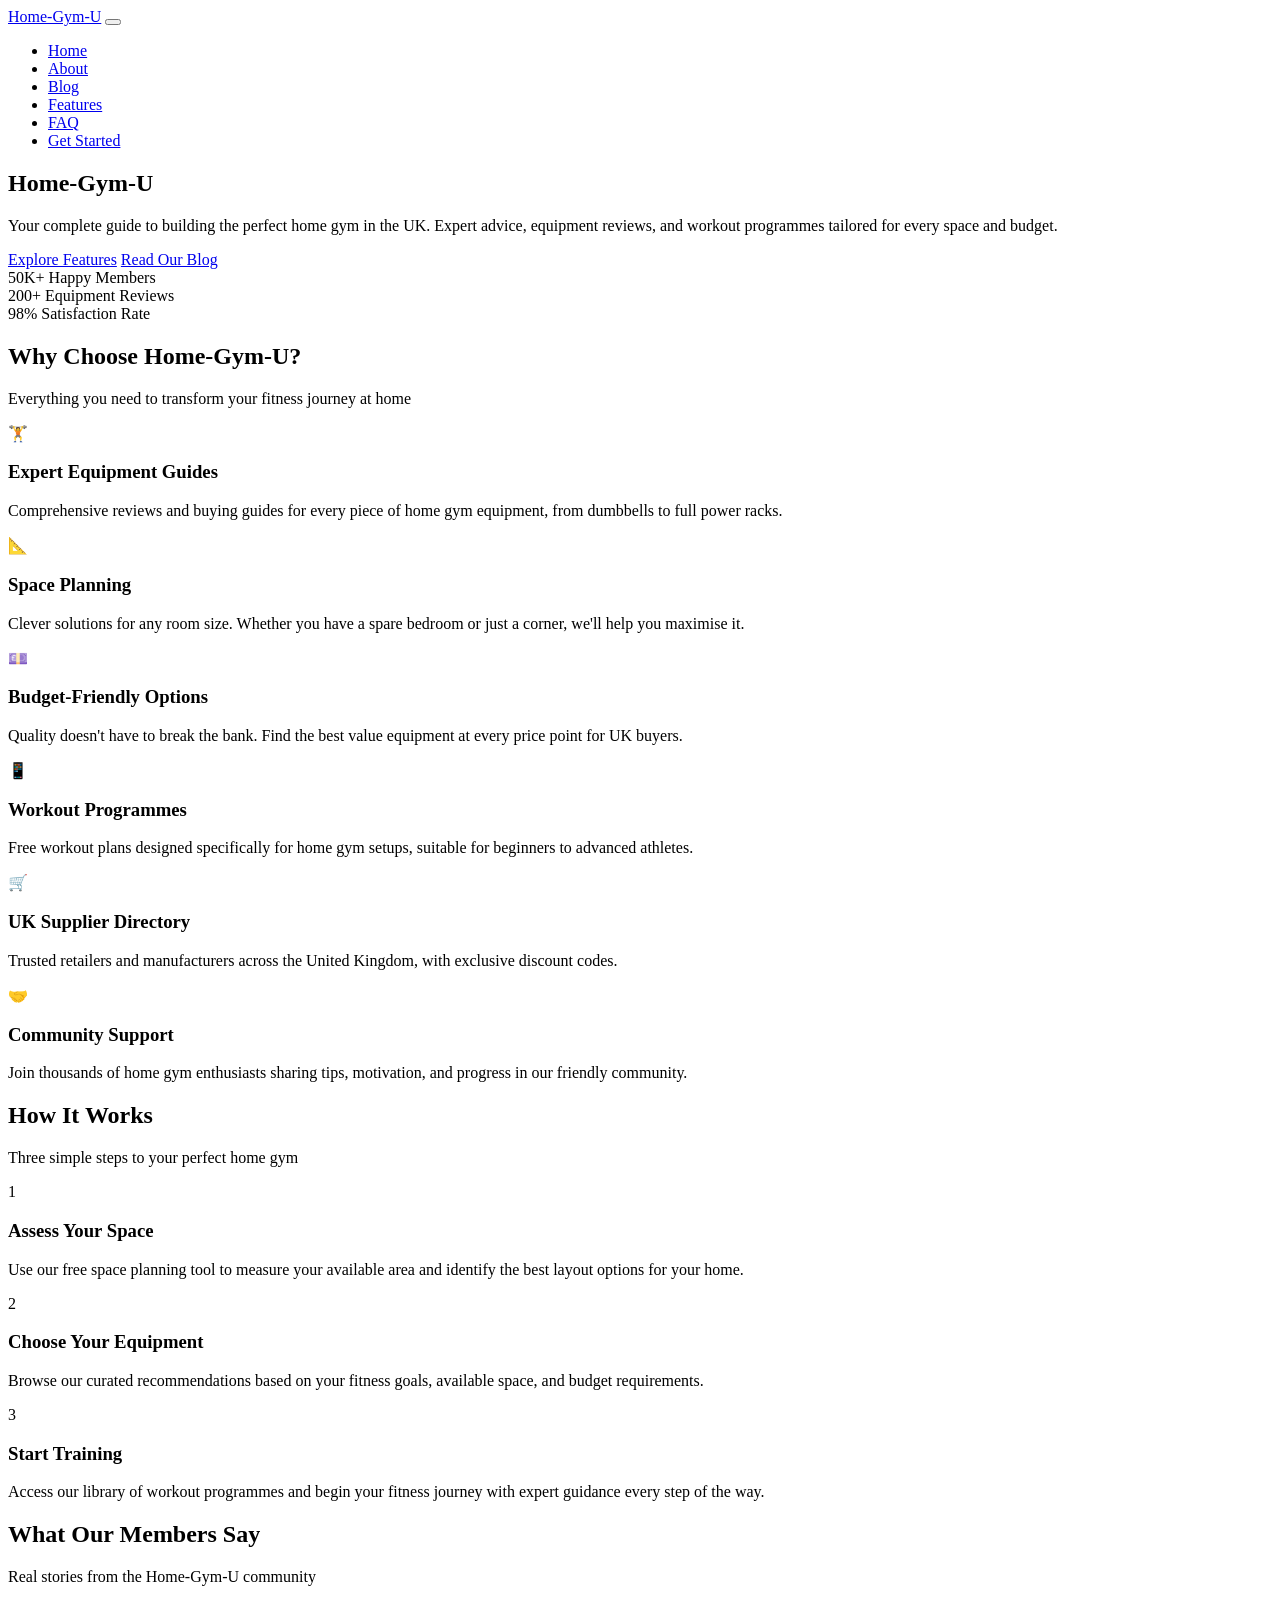
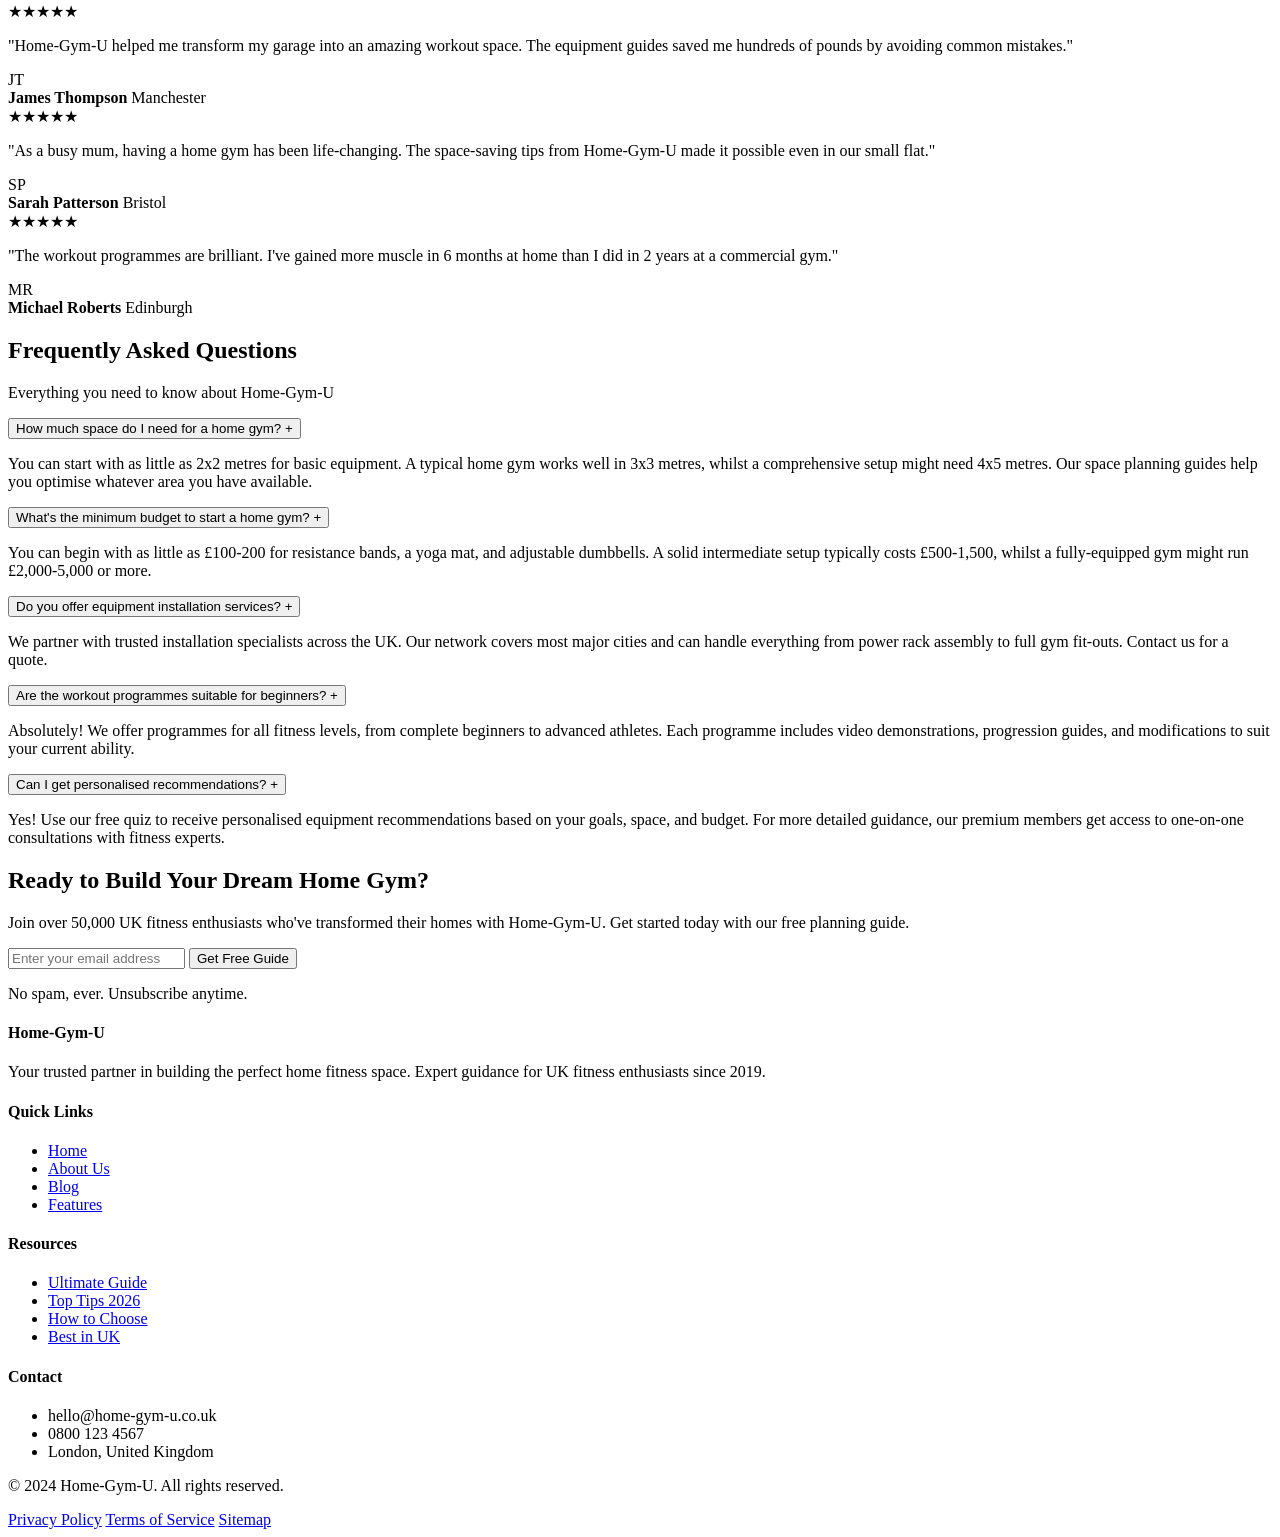
==== index.html @ c89eb9a8 "Update site content Co-Authored-By: Claude Sonnet 4.5 <noreply@anthropic.com>" ====
<!DOCTYPE html>
<html lang="en-GB">
<head>
    <meta charset="UTF-8">
    <meta name="viewport" content="width=device-width, initial-scale=1.0">
    <title>Home-Gym-U | Your Complete Home Fitness Solution in the UK</title>
    <meta name="description" content="Home-Gym-U helps you build the perfect home gym setup. Expert guidance, equipment reviews, and workout tips for UK fitness enthusiasts.">
    <meta name="keywords" content="home-gym-u, home gym UK, fitness equipment, home workout">
    
    <meta property="og:title" content="Home-Gym-U | Your Complete Home Fitness Solution">
    <meta property="og:description" content="Build your perfect home gym with expert guidance, equipment reviews, and workout tips for UK fitness enthusiasts.">
    <meta property="og:type" content="website">
    <meta property="og:url" content="https://home-gym-u.co.uk">
    <meta property="og:image" content="https://home-gym-u.co.uk/og-image.jpg">
    
    <meta name="twitter:card" content="summary_large_image">
    <meta name="twitter:title" content="Home-Gym-U | Your Complete Home Fitness Solution">
    <meta name="twitter:description" content="Build your perfect home gym with expert guidance and equipment reviews.">
    
    <link rel="canonical" href="https://home-gym-u.co.uk">
    <link href="https://fonts.googleapis.com/css2?family=Inter:wght@300;400;500;600;700;800&display=swap" rel="stylesheet">
    <link rel="stylesheet" href="style.css">
    
    <script type="application/ld+json">
    {
        "@context": "https://schema.org",
        "@type": "WebSite",
        "name": "Home-Gym-U",
        "url": "https://home-gym-u.co.uk",
        "description": "Your complete home fitness solution in the UK",
        "potentialAction": {
            "@type": "SearchAction",
            "target": "https://home-gym-u.co.uk/search?q={search_term_string}",
            "query-input": "required name=search_term_string"
        }
    }
    </script>
</head>
<body>
    <div class="gradient-orb gradient-orb-1"></div>
    <div class="gradient-orb gradient-orb-2"></div>
    <div class="gradient-orb gradient-orb-3"></div>
    
    <nav class="nav">
        <div class="nav-container">
            <a href="/" class="logo">Home-Gym-U</a>
            <button class="hamburger" aria-label="Toggle menu">
                <span></span>
                <span></span>
                <span></span>
            </button>
            <ul class="nav-links">
                <li><a href="/">Home</a></li>
                <li><a href="/about.html">About</a></li>
                <li><a href="/blog/">Blog</a></li>
                <li><a href="#features">Features</a></li>
                <li><a href="#faq">FAQ</a></li>
                <li><a href="#contact" class="btn btn-primary">Get Started</a></li>
            </ul>
        </div>
    </nav>
    
    <main>
        <section class="hero">
            <div class="container">
                <div class="hero-content fade-in">
                    <h1>Home-Gym-U</h1>
                    <p class="hero-subtitle">Your complete guide to building the perfect home gym in the UK. Expert advice, equipment reviews, and workout programmes tailored for every space and budget.</p>
                    <div class="hero-buttons">
                        <a href="#features" class="btn btn-primary">Explore Features</a>
                        <a href="/blog/" class="btn btn-secondary">Read Our Blog</a>
                    </div>
                    <div class="hero-stats">
                        <div class="stat">
                            <span class="stat-number">50K+</span>
                            <span class="stat-label">Happy Members</span>
                        </div>
                        <div class="stat">
                            <span class="stat-number">200+</span>
                            <span class="stat-label">Equipment Reviews</span>
                        </div>
                        <div class="stat">
                            <span class="stat-number">98%</span>
                            <span class="stat-label">Satisfaction Rate</span>
                        </div>
                    </div>
                </div>
            </div>
        </section>
        
        <section id="features" class="features">
            <div class="container">
                <h2 class="section-title fade-in">Why Choose Home-Gym-U?</h2>
                <p class="section-subtitle fade-in">Everything you need to transform your fitness journey at home</p>
                <div class="features-grid">
                    <div class="card fade-in">
                        <div class="card-icon">🏋️</div>
                        <h3>Expert Equipment Guides</h3>
                        <p>Comprehensive reviews and buying guides for every piece of home gym equipment, from dumbbells to full power racks.</p>
                    </div>
                    <div class="card fade-in">
                        <div class="card-icon">📐</div>
                        <h3>Space Planning</h3>
                        <p>Clever solutions for any room size. Whether you have a spare bedroom or just a corner, we'll help you maximise it.</p>
                    </div>
                    <div class="card fade-in">
                        <div class="card-icon">💷</div>
                        <h3>Budget-Friendly Options</h3>
                        <p>Quality doesn't have to break the bank. Find the best value equipment at every price point for UK buyers.</p>
                    </div>
                    <div class="card fade-in">
                        <div class="card-icon">📱</div>
                        <h3>Workout Programmes</h3>
                        <p>Free workout plans designed specifically for home gym setups, suitable for beginners to advanced athletes.</p>
                    </div>
                    <div class="card fade-in">
                        <div class="card-icon">🛒</div>
                        <h3>UK Supplier Directory</h3>
                        <p>Trusted retailers and manufacturers across the United Kingdom, with exclusive discount codes.</p>
                    </div>
                    <div class="card fade-in">
                        <div class="card-icon">🤝</div>
                        <h3>Community Support</h3>
                        <p>Join thousands of home gym enthusiasts sharing tips, motivation, and progress in our friendly community.</p>
                    </div>
                </div>
            </div>
        </section>
        
        <section class="how-it-works">
            <div class="container">
                <h2 class="section-title fade-in">How It Works</h2>
                <p class="section-subtitle fade-in">Three simple steps to your perfect home gym</p>
                <div class="steps">
                    <div class="step fade-in">
                        <div class="step-number">1</div>
                        <h3>Assess Your Space</h3>
                        <p>Use our free space planning tool to measure your available area and identify the best layout options for your home.</p>
                    </div>
                    <div class="step fade-in">
                        <div class="step-number">2</div>
                        <h3>Choose Your Equipment</h3>
                        <p>Browse our curated recommendations based on your fitness goals, available space, and budget requirements.</p>
                    </div>
                    <div class="step fade-in">
                        <div class="step-number">3</div>
                        <h3>Start Training</h3>
                        <p>Access our library of workout programmes and begin your fitness journey with expert guidance every step of the way.</p>
                    </div>
                </div>
            </div>
        </section>
        
        <section class="testimonials">
            <div class="container">
                <h2 class="section-title fade-in">What Our Members Say</h2>
                <p class="section-subtitle fade-in">Real stories from the Home-Gym-U community</p>
                <div class="testimonials-grid">
                    <div class="testimonial-card fade-in">
                        <div class="stars">★★★★★</div>
                        <p>"Home-Gym-U helped me transform my garage into an amazing workout space. The equipment guides saved me hundreds of pounds by avoiding common mistakes."</p>
                        <div class="testimonial-author">
                            <div class="author-avatar">JT</div>
                            <div class="author-info">
                                <strong>James Thompson</strong>
                                <span>Manchester</span>
                            </div>
                        </div>
                    </div>
                    <div class="testimonial-card fade-in">
                        <div class="stars">★★★★★</div>
                        <p>"As a busy mum, having a home gym has been life-changing. The space-saving tips from Home-Gym-U made it possible even in our small flat."</p>
                        <div class="testimonial-author">
                            <div class="author-avatar">SP</div>
                            <div class="author-info">
                                <strong>Sarah Patterson</strong>
                                <span>Bristol</span>
                            </div>
                        </div>
                    </div>
                    <div class="testimonial-card fade-in">
                        <div class="stars">★★★★★</div>
                        <p>"The workout programmes are brilliant. I've gained more muscle in 6 months at home than I did in 2 years at a commercial gym."</p>
                        <div class="testimonial-author">
                            <div class="author-avatar">MR</div>
                            <div class="author-info">
                                <strong>Michael Roberts</strong>
                                <span>Edinburgh</span>
                            </div>
                        </div>
                    </div>
                </div>
            </div>
        </section>
        
        <section id="faq" class="faq">
            <div class="container">
                <h2 class="section-title fade-in">Frequently Asked Questions</h2>
                <p class="section-subtitle fade-in">Everything you need to know about Home-Gym-U</p>
                <div class="faq-list">
                    <div class="faq-item fade-in">
                        <button class="faq-question">
                            How much space do I need for a home gym?
                            <span class="faq-icon">+</span>
                        </button>
                        <div class="faq-answer">
                            <p>You can start with as little as 2x2 metres for basic equipment. A typical home gym works well in 3x3 metres, whilst a comprehensive setup might need 4x5 metres. Our space planning guides help you optimise whatever area you have available.</p>
                        </div>
                    </div>
                    <div class="faq-item fade-in">
                        <button class="faq-question">
                            What's the minimum budget to start a home gym?
                            <span class="faq-icon">+</span>
                        </button>
                        <div class="faq-answer">
                            <p>You can begin with as little as £100-200 for resistance bands, a yoga mat, and adjustable dumbbells. A solid intermediate setup typically costs £500-1,500, whilst a fully-equipped gym might run £2,000-5,000 or more.</p>
                        </div>
                    </div>
                    <div class="faq-item fade-in">
                        <button class="faq-question">
                            Do you offer equipment installation services?
                            <span class="faq-icon">+</span>
                        </button>
                        <div class="faq-answer">
                            <p>We partner with trusted installation specialists across the UK. Our network covers most major cities and can handle everything from power rack assembly to full gym fit-outs. Contact us for a quote.</p>
                        </div>
                    </div>
                    <div class="faq-item fade-in">
                        <button class="faq-question">
                            Are the workout programmes suitable for beginners?
                            <span class="faq-icon">+</span>
                        </button>
                        <div class="faq-answer">
                            <p>Absolutely! We offer programmes for all fitness levels, from complete beginners to advanced athletes. Each programme includes video demonstrations, progression guides, and modifications to suit your current ability.</p>
                        </div>
                    </div>
                    <div class="faq-item fade-in">
                        <button class="faq-question">
                            Can I get personalised recommendations?
                            <span class="faq-icon">+</span>
                        </button>
                        <div class="faq-answer">
                            <p>Yes! Use our free quiz to receive personalised equipment recommendations based on your goals, space, and budget. For more detailed guidance, our premium members get access to one-on-one consultations with fitness experts.</p>
                        </div>
                    </div>
                </div>
            </div>
        </section>
        
        <section id="contact" class="cta-section">
            <div class="container">
                <div class="cta-card fade-in">
                    <h2>Ready to Build Your Dream Home Gym?</h2>
                    <p>Join over 50,000 UK fitness enthusiasts who've transformed their homes with Home-Gym-U. Get started today with our free planning guide.</p>
                    <form class="cta-form">
                        <input type="email" placeholder="Enter your email address" required>
                        <button type="submit" class="btn btn-primary">Get Free Guide</button>
                    </form>
                    <p class="form-note">No spam, ever. Unsubscribe anytime.</p>
                </div>
            </div>
        </section>
    </main>
    
    <footer class="footer">
        <div class="container">
            <div class="footer-grid">
                <div class="footer-col">
                    <h4>Home-Gym-U</h4>
                    <p>Your trusted partner in building the perfect home fitness space. Expert guidance for UK fitness enthusiasts since 2019.</p>
                </div>
                <div class="footer-col">
                    <h4>Quick Links</h4>
                    <ul>
                        <li><a href="/">Home</a></li>
                        <li><a href="/about.html">About Us</a></li>
                        <li><a href="/blog/">Blog</a></li>
                        <li><a href="#features">Features</a></li>
                    </ul>
                </div>
                <div class="footer-col">
                    <h4>Resources</h4>
                    <ul>
                        <li><a href="/blog/home-gym-u-ultimate-guide.html">Ultimate Guide</a></li>
                        <li><a href="/blog/home-gym-u-tips-2026.html">Top Tips 2026</a></li>
                        <li><a href="/blog/how-to-choose-home-gym-u.html">How to Choose</a></li>
                        <li><a href="/blog/best-home-gym-u-uk.html">Best in UK</a></li>
                    </ul>
                </div>
                <div class="footer-col">
                    <h4>Contact</h4>
                    <ul>
                        <li>hello@home-gym-u.co.uk</li>
                        <li>0800 123 4567</li>
                        <li>London, United Kingdom</li>
                    </ul>
                </div>
            </div>
            <div class="footer-bottom">
                <p>&copy; 2024 Home-Gym-U. All rights reserved.</p>
                <div class="footer-links">
                    <a href="#">Privacy Policy</a>
                    <a href="#">Terms of Service</a>
                    <a href="/sitemap.xml">Sitemap</a>
                </div>
            </div>
        </div>
    </footer>
    
    <script>
        // Hamburger menu toggle
        const hamburger = document.querySelector('.hamburger');
        const navLinks = document.querySelector('.nav-links');
        
        hamburger.addEventListener('click', () => {
            hamburger.classList.toggle('active');
            navLinks.classList.toggle('active');
        });
        
        // Close menu when link clicked
        document.querySelectorAll('.nav-links a').forEach(link => {
            link.addEventListener('click', () => {
                hamburger.classList.remove('active');
                navLinks.classList.remove('active');
            });
        });
        
        // Scroll animations
        const observerOptions = {
            threshold: 0.1,
            rootMargin: '0px 0px -50px 0px'
        };
        
        const observer = new IntersectionObserver((entries) => {
            entries.forEach(entry => {
                if (entry.isIntersecting) {
                    entry.target.classList.add('visible');
                }
            });
        }, observerOptions);
        
        document.querySelectorAll('.fade-in').forEach(el => observer.observe(el));
        
        // FAQ accordion
        document.querySelectorAll('.faq-question').forEach(button => {
            button.addEventListener('click', () => {
                const faqItem = button.parentElement;
                const isActive = faqItem.classList.contains('active');
                
                document.querySelectorAll('.faq-item').forEach(item => {
                    item.classList.remove('active');
                });
                
                if (!isActive) {
                    faqItem.classList.add('active');
                }
            });
        });
        
        // Sticky nav background
        window.addEventListener('scroll', () => {
            const nav = document.querySelector('.nav');
            if (window.scrollY > 100) {
                nav.classList.add('scrolled');
            } else {
                nav.classList.remove('scrolled');
            }
        });
    </script>
</body>
</html>
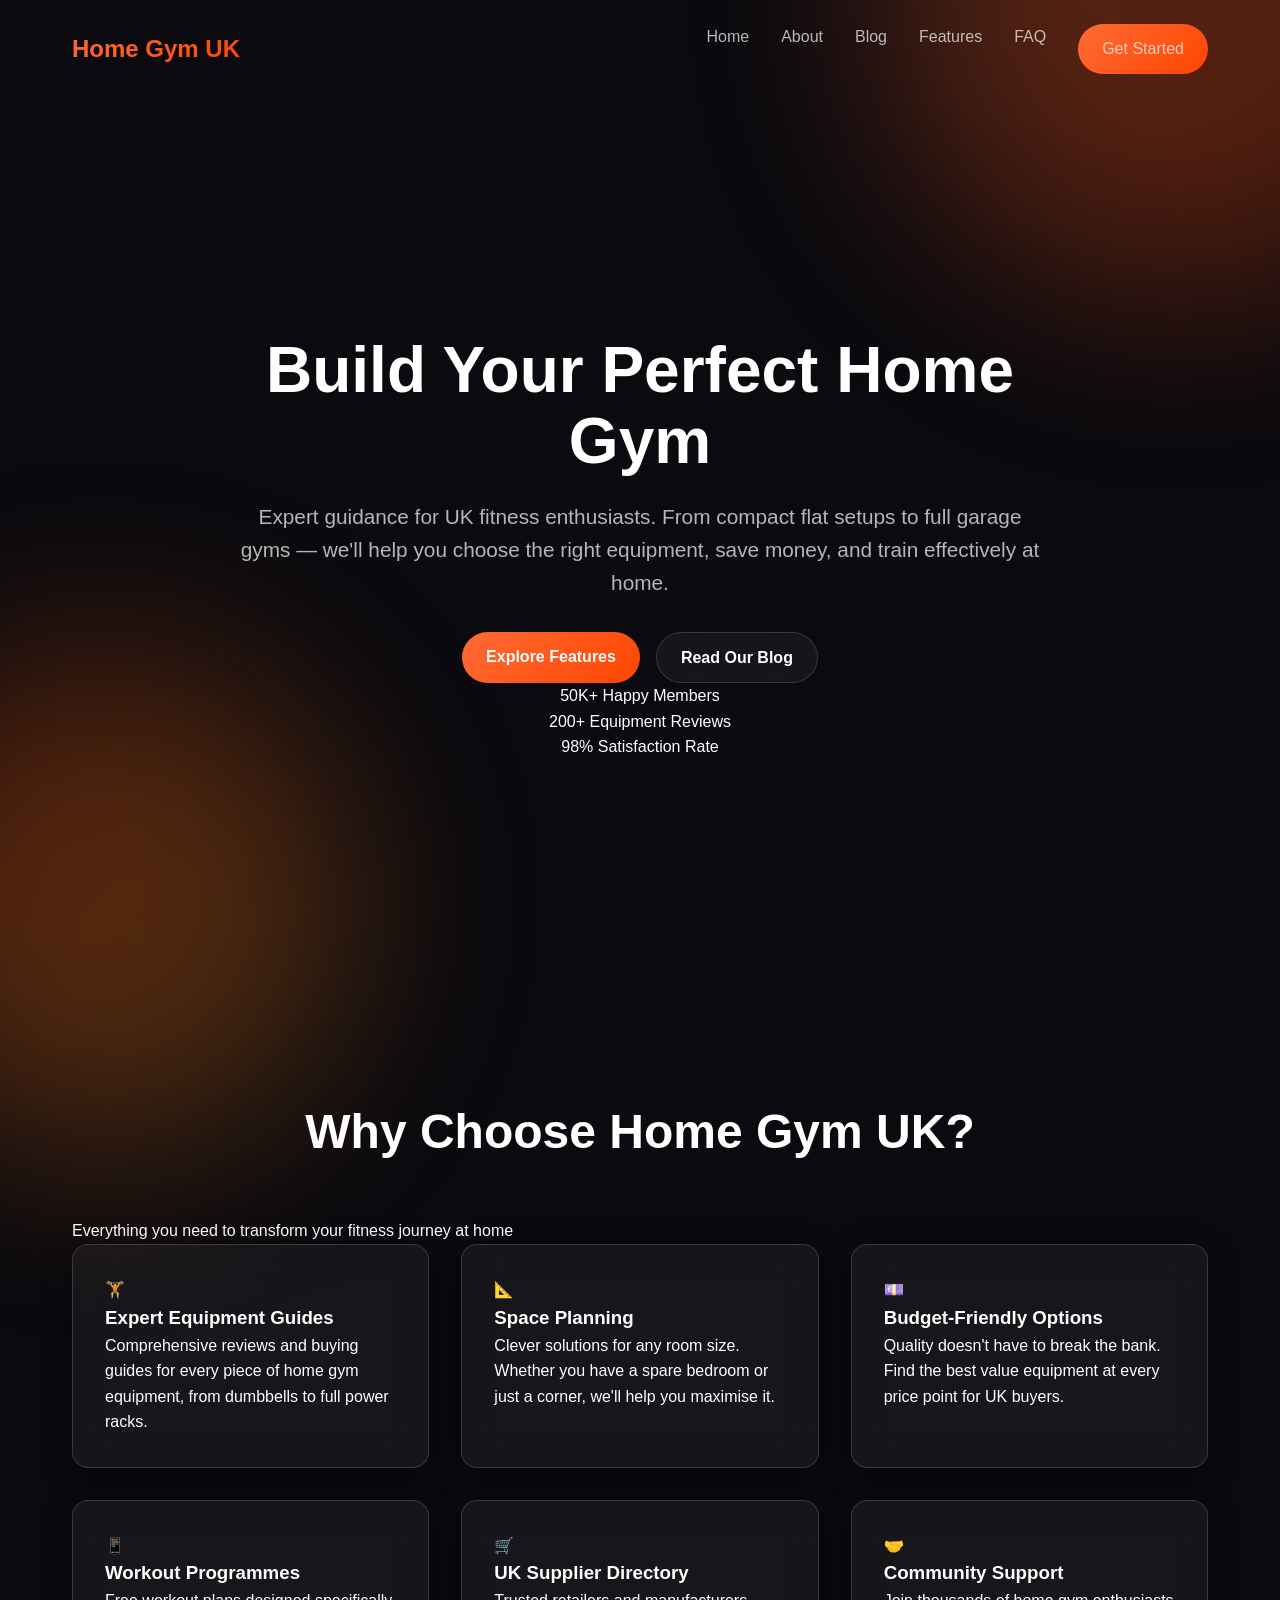
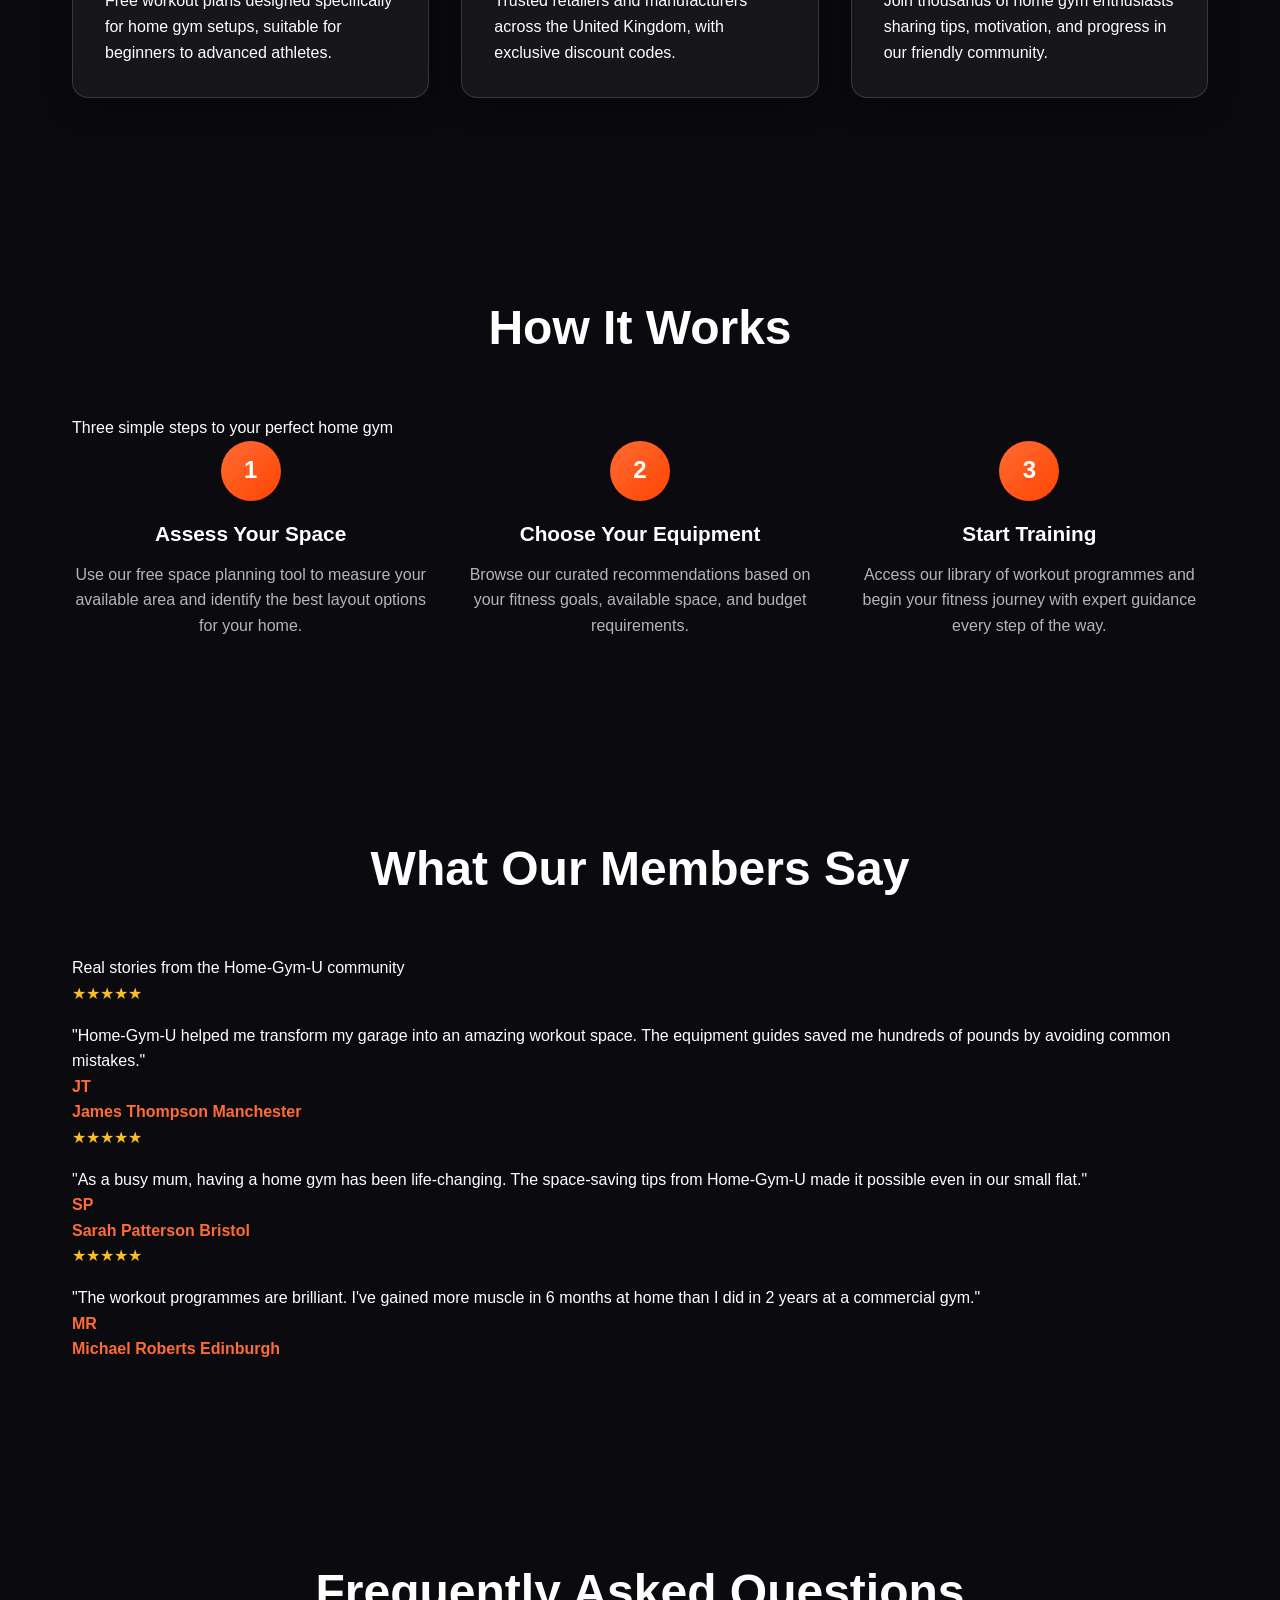
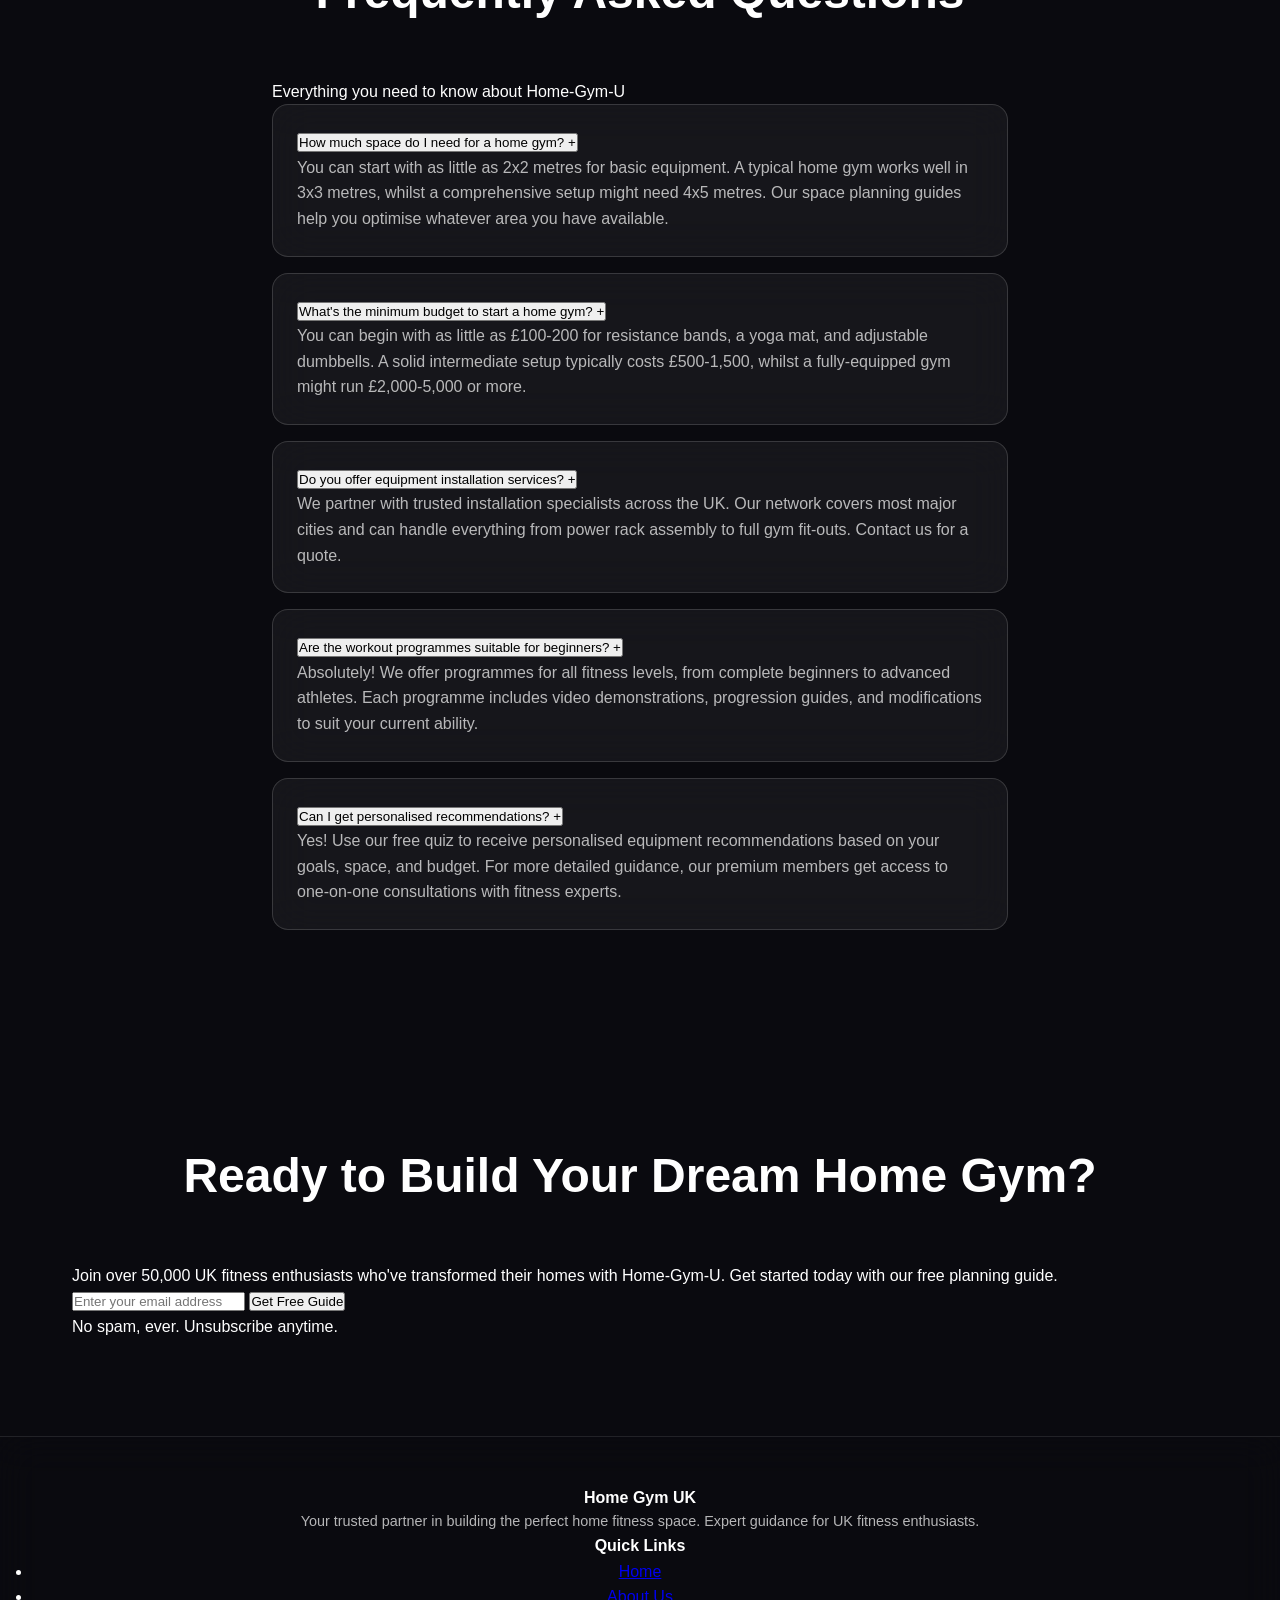
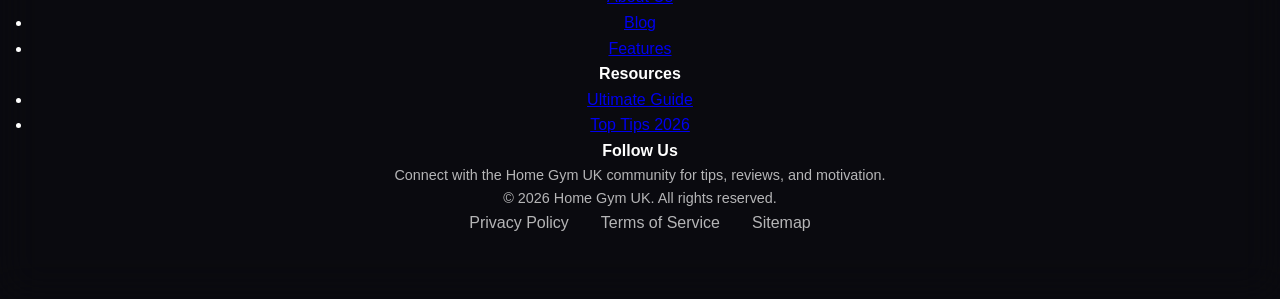
==== commit d0faf42f: "Fix site issues and improve design Changes: - Fix all nav links to use relative paths (not absolute " ====
--- a/index.html
+++ b/index.html
@@ -3,30 +3,30 @@
 <head>
     <meta charset="UTF-8">
     <meta name="viewport" content="width=device-width, initial-scale=1.0">
-    <title>Home-Gym-U | Your Complete Home Fitness Solution in the UK</title>
-    <meta name="description" content="Home-Gym-U helps you build the perfect home gym setup. Expert guidance, equipment reviews, and workout tips for UK fitness enthusiasts.">
-    <meta name="keywords" content="home-gym-u, home gym UK, fitness equipment, home workout">
-    
-    <meta property="og:title" content="Home-Gym-U | Your Complete Home Fitness Solution">
+    <title>Home Gym UK | Your Complete Home Fitness Solution</title>
+    <meta name="description" content="Home Gym UK helps you build the perfect home gym setup. Expert guidance, equipment reviews, and workout tips for UK fitness enthusiasts.">
+    <meta name="keywords" content="home gym UK, fitness equipment, home workout, gym equipment UK">
+
+    <meta property="og:title" content="Home Gym UK | Your Complete Home Fitness Solution">
     <meta property="og:description" content="Build your perfect home gym with expert guidance, equipment reviews, and workout tips for UK fitness enthusiasts.">
     <meta property="og:type" content="website">
-    <meta property="og:url" content="https://home-gym-u.co.uk">
-    <meta property="og:image" content="https://home-gym-u.co.uk/og-image.jpg">
-    
+    <meta property="og:url" content="https://conor-coder.github.io/home-gym-uk/">
+    <meta property="og:image" content="https://conor-coder.github.io/home-gym-uk/og-image.jpg">
+
     <meta name="twitter:card" content="summary_large_image">
-    <meta name="twitter:title" content="Home-Gym-U | Your Complete Home Fitness Solution">
+    <meta name="twitter:title" content="Home Gym UK | Your Complete Home Fitness Solution">
     <meta name="twitter:description" content="Build your perfect home gym with expert guidance and equipment reviews.">
-    
-    <link rel="canonical" href="https://home-gym-u.co.uk">
+
+    <link rel="canonical" href="https://conor-coder.github.io/home-gym-uk/">
     <link href="https://fonts.googleapis.com/css2?family=Inter:wght@300;400;500;600;700;800&display=swap" rel="stylesheet">
     <link rel="stylesheet" href="style.css">
-    
+
     <script type="application/ld+json">
     {
         "@context": "https://schema.org",
         "@type": "WebSite",
-        "name": "Home-Gym-U",
-        "url": "https://home-gym-u.co.uk",
+        "name": "Home Gym UK",
+        "url": "https://conor-coder.github.io/home-gym-uk/",
         "description": "Your complete home fitness solution in the UK",
         "potentialAction": {
             "@type": "SearchAction",
@@ -43,19 +43,19 @@
     
     <nav class="nav">
         <div class="nav-container">
-            <a href="/" class="logo">Home-Gym-U</a>
+            <a href="index.html" class="logo">Home Gym UK</a>
             <button class="hamburger" aria-label="Toggle menu">
                 <span></span>
                 <span></span>
                 <span></span>
             </button>
             <ul class="nav-links">
-                <li><a href="/">Home</a></li>
-                <li><a href="/about.html">About</a></li>
-                <li><a href="/blog/">Blog</a></li>
+                <li><a href="index.html">Home</a></li>
+                <li><a href="about.html">About</a></li>
+                <li><a href="blog/index.html">Blog</a></li>
                 <li><a href="#features">Features</a></li>
                 <li><a href="#faq">FAQ</a></li>
-                <li><a href="#contact" class="btn btn-primary">Get Started</a></li>
+                <li><a href="#contact" class="cta-button">Get Started</a></li>
             </ul>
         </div>
     </nav>
@@ -64,11 +64,11 @@
         <section class="hero">
             <div class="container">
                 <div class="hero-content fade-in">
-                    <h1>Home-Gym-U</h1>
-                    <p class="hero-subtitle">Your complete guide to building the perfect home gym in the UK. Expert advice, equipment reviews, and workout programmes tailored for every space and budget.</p>
+                    <h1>Build Your Perfect Home Gym</h1>
+                    <p class="hero-subtitle">Expert guidance for UK fitness enthusiasts. From compact flat setups to full garage gyms — we'll help you choose the right equipment, save money, and train effectively at home.</p>
                     <div class="hero-buttons">
-                        <a href="#features" class="btn btn-primary">Explore Features</a>
-                        <a href="/blog/" class="btn btn-secondary">Read Our Blog</a>
+                        <a href="#features" class="cta-button">Explore Features</a>
+                        <a href="blog/index.html" class="secondary-button">Read Our Blog</a>
                     </div>
                     <div class="hero-stats">
                         <div class="stat">
@@ -90,7 +90,7 @@
         
         <section id="features" class="features">
             <div class="container">
-                <h2 class="section-title fade-in">Why Choose Home-Gym-U?</h2>
+                <h2 class="section-title fade-in">Why Choose Home Gym UK?</h2>
                 <p class="section-subtitle fade-in">Everything you need to transform your fitness journey at home</p>
                 <div class="features-grid">
                     <div class="card fade-in">
@@ -266,42 +266,36 @@
         <div class="container">
             <div class="footer-grid">
                 <div class="footer-col">
-                    <h4>Home-Gym-U</h4>
-                    <p>Your trusted partner in building the perfect home fitness space. Expert guidance for UK fitness enthusiasts since 2019.</p>
+                    <h4>Home Gym UK</h4>
+                    <p>Your trusted partner in building the perfect home fitness space. Expert guidance for UK fitness enthusiasts.</p>
                 </div>
                 <div class="footer-col">
                     <h4>Quick Links</h4>
                     <ul>
-                        <li><a href="/">Home</a></li>
-                        <li><a href="/about.html">About Us</a></li>
-                        <li><a href="/blog/">Blog</a></li>
+                        <li><a href="index.html">Home</a></li>
+                        <li><a href="about.html">About Us</a></li>
+                        <li><a href="blog/index.html">Blog</a></li>
                         <li><a href="#features">Features</a></li>
                     </ul>
                 </div>
                 <div class="footer-col">
                     <h4>Resources</h4>
                     <ul>
-                        <li><a href="/blog/home-gym-u-ultimate-guide.html">Ultimate Guide</a></li>
-                        <li><a href="/blog/home-gym-u-tips-2026.html">Top Tips 2026</a></li>
-                        <li><a href="/blog/how-to-choose-home-gym-u.html">How to Choose</a></li>
-                        <li><a href="/blog/best-home-gym-u-uk.html">Best in UK</a></li>
+                        <li><a href="blog/home-gym-u-ultimate-guide.html">Ultimate Guide</a></li>
+                        <li><a href="blog/home-gym-u-tips-2026.html">Top Tips 2026</a></li>
                     </ul>
                 </div>
                 <div class="footer-col">
-                    <h4>Contact</h4>
-                    <ul>
-                        <li>hello@home-gym-u.co.uk</li>
-                        <li>0800 123 4567</li>
-                        <li>London, United Kingdom</li>
-                    </ul>
+                    <h4>Follow Us</h4>
+                    <p>Connect with the Home Gym UK community for tips, reviews, and motivation.</p>
                 </div>
             </div>
             <div class="footer-bottom">
-                <p>&copy; 2024 Home-Gym-U. All rights reserved.</p>
+                <p>&copy; 2026 Home Gym UK. All rights reserved.</p>
                 <div class="footer-links">
                     <a href="#">Privacy Policy</a>
                     <a href="#">Terms of Service</a>
-                    <a href="/sitemap.xml">Sitemap</a>
+                    <a href="sitemap.xml">Sitemap</a>
                 </div>
             </div>
         </div>
--- a/style.css
+++ b/style.css
@@ -0,0 +1,516 @@
+/* HOME-GYM-UK - Dark Glassmorphism Design System */
+/* Theme: energy */
+
+:root {
+    --primary: #ff6b35;
+    --primary-dark: #f7931e;
+    --accent: #ff4500;
+    --bg: #0a0a0f;
+    --surface: rgba(255,255,255,0.05);
+    --text: #ffffff;
+    --text-muted: rgba(255,255,255,0.7);
+    --radius: 16px;
+    --shadow: 0 8px 32px rgba(0,0,0,0.3);
+}
+
+* {
+    margin: 0;
+    padding: 0;
+    box-sizing: border-box;
+}
+
+html {
+    scroll-behavior: smooth;
+}
+
+body {
+    font-family: 'Inter', -apple-system, BlinkMacSystemFont, 'Segoe UI', sans-serif;
+    background: var(--bg);
+    color: var(--text);
+    line-height: 1.6;
+    overflow-x: hidden;
+    position: relative;
+}
+
+/* Animated gradient orbs background */
+body::before,
+body::after {
+    content: '';
+    position: fixed;
+    border-radius: 50%;
+    filter: blur(100px);
+    opacity: 0.3;
+    z-index: -1;
+    animation: float 20s ease-in-out infinite;
+}
+
+body::before {
+    width: 600px;
+    height: 600px;
+    background: linear-gradient(135deg, var(--primary), var(--accent));
+    top: -300px;
+    right: -200px;
+}
+
+body::after {
+    width: 500px;
+    height: 500px;
+    background: linear-gradient(135deg, var(--accent), var(--primary-dark));
+    bottom: -250px;
+    left: -150px;
+    animation-delay: -10s;
+}
+
+@keyframes float {
+    0%, 100% { transform: translate(0, 0) scale(1); }
+    33% { transform: translate(30px, -50px) scale(1.1); }
+    66% { transform: translate(-20px, 40px) scale(0.9); }
+}
+
+/* Sticky Navigation */
+nav {
+    position: sticky;
+    top: 0;
+    z-index: 1000;
+    padding: 1.5rem 0;
+    transition: all 0.3s ease;
+}
+
+nav.scrolled {
+    background: rgba(10,10,15,0.8);
+    backdrop-filter: blur(20px);
+    box-shadow: 0 4px 20px rgba(0,0,0,0.3);
+}
+
+.nav-container {
+    max-width: 1200px;
+    margin: 0 auto;
+    padding: 0 2rem;
+    display: flex;
+    justify-content: space-between;
+    align-items: center;
+}
+
+.logo {
+    font-size: 1.5rem;
+    font-weight: 700;
+    background: linear-gradient(135deg, var(--primary), var(--accent));
+    -webkit-background-clip: text;
+    -webkit-text-fill-color: transparent;
+    background-clip: text;
+    text-decoration: none;
+}
+
+.nav-links {
+    display: flex;
+    gap: 2rem;
+    list-style: none;
+}
+
+.nav-links a {
+    color: var(--text-muted);
+    text-decoration: none;
+    font-weight: 500;
+    transition: color 0.2s ease;
+}
+
+.nav-links a:hover {
+    color: var(--text);
+}
+
+.cta-button {
+    padding: 0.75rem 1.5rem;
+    background: linear-gradient(135deg, var(--primary), var(--accent));
+    border: none;
+    border-radius: 50px;
+    color: white;
+    font-weight: 600;
+    text-decoration: none;
+    transition: all 0.2s ease;
+    cursor: pointer;
+    display: inline-block;
+}
+
+.cta-button:hover {
+    transform: scale(1.03);
+    box-shadow: 0 8px 24px rgba(var(--primary-rgb), 0.4);
+}
+
+/* Mobile hamburger */
+.hamburger {
+    display: none;
+    flex-direction: column;
+    gap: 5px;
+    background: none;
+    border: none;
+    cursor: pointer;
+}
+
+.hamburger span {
+    width: 25px;
+    height: 3px;
+    background: var(--text);
+    border-radius: 3px;
+    transition: all 0.3s ease;
+}
+
+/* Hero Section */
+.hero {
+    min-height: 100vh;
+    display: flex;
+    align-items: center;
+    justify-content: center;
+    text-align: center;
+    padding: 4rem 2rem;
+}
+
+.hero-content {
+    max-width: 800px;
+}
+
+.hero h1 {
+    font-size: clamp(2.5rem, 5vw, 4rem);
+    font-weight: 800;
+    margin-bottom: 1.5rem;
+    line-height: 1.1;
+}
+
+.hero p {
+    font-size: clamp(1.1rem, 2vw, 1.3rem);
+    color: var(--text-muted);
+    margin-bottom: 2rem;
+}
+
+.hero-buttons {
+    display: flex;
+    gap: 1rem;
+    justify-content: center;
+    flex-wrap: wrap;
+}
+
+.secondary-button {
+    padding: 0.75rem 1.5rem;
+    background: var(--surface);
+    backdrop-filter: blur(20px);
+    border: 1px solid rgba(255,255,255,0.15);
+    border-radius: 50px;
+    color: white;
+    font-weight: 600;
+    text-decoration: none;
+    transition: all 0.2s ease;
+}
+
+.secondary-button:hover {
+    background: rgba(255,255,255,0.1);
+    transform: translateY(-2px);
+}
+
+/* Glassmorphism Cards */
+.card,
+.glass-card {
+    background: var(--surface);
+    backdrop-filter: blur(20px);
+    border: 1px solid rgba(255,255,255,0.15);
+    border-radius: var(--radius);
+    padding: 2rem;
+    box-shadow: var(--shadow);
+    transition: all 0.2s ease;
+}
+
+.card:hover,
+.glass-card:hover {
+    transform: translateY(-4px);
+    box-shadow: 0 12px 40px rgba(0,0,0,0.4);
+}
+
+/* Sections */
+section {
+    padding: 6rem 2rem;
+    max-width: 1200px;
+    margin: 0 auto;
+}
+
+section h2 {
+    font-size: clamp(2rem, 4vw, 3rem);
+    font-weight: 700;
+    margin-bottom: 3rem;
+    text-align: center;
+}
+
+/* Features Grid */
+.features-grid {
+    display: grid;
+    grid-template-columns: repeat(auto-fit, minmax(300px, 1fr));
+    gap: 2rem;
+}
+
+.feature-card {
+    text-align: center;
+}
+
+.feature-icon {
+    font-size: 3rem;
+    margin-bottom: 1rem;
+}
+
+.feature-card h3 {
+    font-size: 1.5rem;
+    margin-bottom: 1rem;
+}
+
+.feature-card p {
+    color: var(--text-muted);
+}
+
+/* How It Works */
+.steps {
+    display: grid;
+    grid-template-columns: repeat(auto-fit, minmax(250px, 1fr));
+    gap: 2rem;
+}
+
+.step {
+    text-align: center;
+    position: relative;
+}
+
+.step-number {
+    width: 60px;
+    height: 60px;
+    background: linear-gradient(135deg, var(--primary), var(--accent));
+    border-radius: 50%;
+    display: flex;
+    align-items: center;
+    justify-content: center;
+    font-size: 1.5rem;
+    font-weight: 700;
+    margin: 0 auto 1rem;
+}
+
+.step h3 {
+    font-size: 1.3rem;
+    margin-bottom: 0.75rem;
+}
+
+.step p {
+    color: var(--text-muted);
+}
+
+/* Testimonials */
+.testimonials {
+    display: grid;
+    grid-template-columns: repeat(auto-fit, minmax(300px, 1fr));
+    gap: 2rem;
+}
+
+.testimonial {
+    background: var(--surface);
+    backdrop-filter: blur(20px);
+    border: 1px solid rgba(255,255,255,0.15);
+    border-radius: var(--radius);
+    padding: 2rem;
+}
+
+.stars {
+    color: #fbbf24;
+    margin-bottom: 1rem;
+}
+
+.testimonial p {
+    margin-bottom: 1rem;
+    font-style: italic;
+}
+
+.testimonial-author {
+    font-weight: 600;
+    color: var(--primary);
+}
+
+/* FAQ */
+.faq {
+    max-width: 800px;
+    margin: 0 auto;
+}
+
+.faq-item {
+    background: var(--surface);
+    backdrop-filter: blur(20px);
+    border: 1px solid rgba(255,255,255,0.15);
+    border-radius: var(--radius);
+    padding: 1.5rem;
+    margin-bottom: 1rem;
+}
+
+.faq-item h3 {
+    margin-bottom: 0.75rem;
+    font-size: 1.2rem;
+}
+
+.faq-item p {
+    color: var(--text-muted);
+}
+
+/* Footer */
+footer {
+    background: rgba(10,10,15,0.8);
+    backdrop-filter: blur(20px);
+    border-top: 1px solid rgba(255,255,255,0.1);
+    padding: 3rem 2rem 2rem;
+    text-align: center;
+}
+
+.footer-links {
+    display: flex;
+    justify-content: center;
+    gap: 2rem;
+    margin-bottom: 2rem;
+    flex-wrap: wrap;
+}
+
+.footer-links a {
+    color: var(--text-muted);
+    text-decoration: none;
+    transition: color 0.2s ease;
+}
+
+.footer-links a:hover {
+    color: var(--text);
+}
+
+footer p {
+    color: var(--text-muted);
+    font-size: 0.9rem;
+}
+
+/* Fade-in Animation */
+.fade-in {
+    opacity: 0;
+    transform: translateY(30px);
+    transition: opacity 0.6s ease, transform 0.6s ease;
+}
+
+.fade-in.visible {
+    opacity: 1;
+    transform: translateY(0);
+}
+
+/* Blog Cards */
+.blog-grid,
+.articles {
+    display: grid;
+    grid-template-columns: repeat(auto-fill, minmax(300px, 1fr));
+    gap: 2rem;
+    margin-top: 3rem;
+}
+
+.blog-card,
+article {
+    background: var(--surface);
+    backdrop-filter: blur(20px);
+    border: 1px solid rgba(255,255,255,0.15);
+    border-radius: var(--radius);
+    padding: 2rem;
+    transition: all 0.2s ease;
+}
+
+.blog-card:hover,
+article:hover {
+    transform: translateY(-4px);
+}
+
+.blog-card h2,
+article h2 {
+    font-size: 1.5rem;
+    margin-bottom: 0.75rem;
+}
+
+.blog-card h2 a,
+article h2 a {
+    color: var(--text);
+    text-decoration: none;
+    transition: color 0.2s ease;
+}
+
+.blog-card h2 a:hover,
+article h2 a:hover {
+    color: var(--primary);
+}
+
+.date {
+    color: var(--text-muted);
+    font-size: 0.9rem;
+    margin-bottom: 1rem;
+}
+
+.blog-card p,
+article p {
+    color: var(--text-muted);
+}
+
+/* TL;DR Box */
+.tldr {
+    background: linear-gradient(135deg, rgba(var(--primary-rgb), 0.1), rgba(var(--accent-rgb), 0.1));
+    border-left: 4px solid var(--primary);
+    padding: 1.5rem;
+    margin: 2rem 0;
+    border-radius: 8px;
+}
+
+.tldr h3 {
+    margin-bottom: 0.75rem;
+    color: var(--primary);
+}
+
+/* Affiliate Disclosure */
+.affiliate-disclosure {
+    font-size: 0.85rem;
+    color: var(--text-muted);
+    margin-top: 0.5rem;
+}
+
+.affiliate-note {
+    font-size: 0.85rem;
+    color: var(--text-muted);
+    font-style: italic;
+    margin-top: 0.5rem;
+}
+
+/* Responsive */
+@media (max-width: 768px) {
+    .nav-links {
+        display: none;
+        position: absolute;
+        top: 100%;
+        left: 0;
+        right: 0;
+        background: rgba(10,10,15,0.95);
+        backdrop-filter: blur(20px);
+        flex-direction: column;
+        padding: 2rem;
+        gap: 1rem;
+    }
+
+    .nav-links.active {
+        display: flex;
+    }
+
+    .hamburger {
+        display: flex;
+    }
+
+    .features-grid,
+    .steps,
+    .testimonials {
+        grid-template-columns: 1fr;
+    }
+}
+
+@media (max-width: 480px) {
+    section {
+        padding: 4rem 1rem;
+    }
+
+    .hero {
+        padding: 3rem 1rem;
+    }
+}
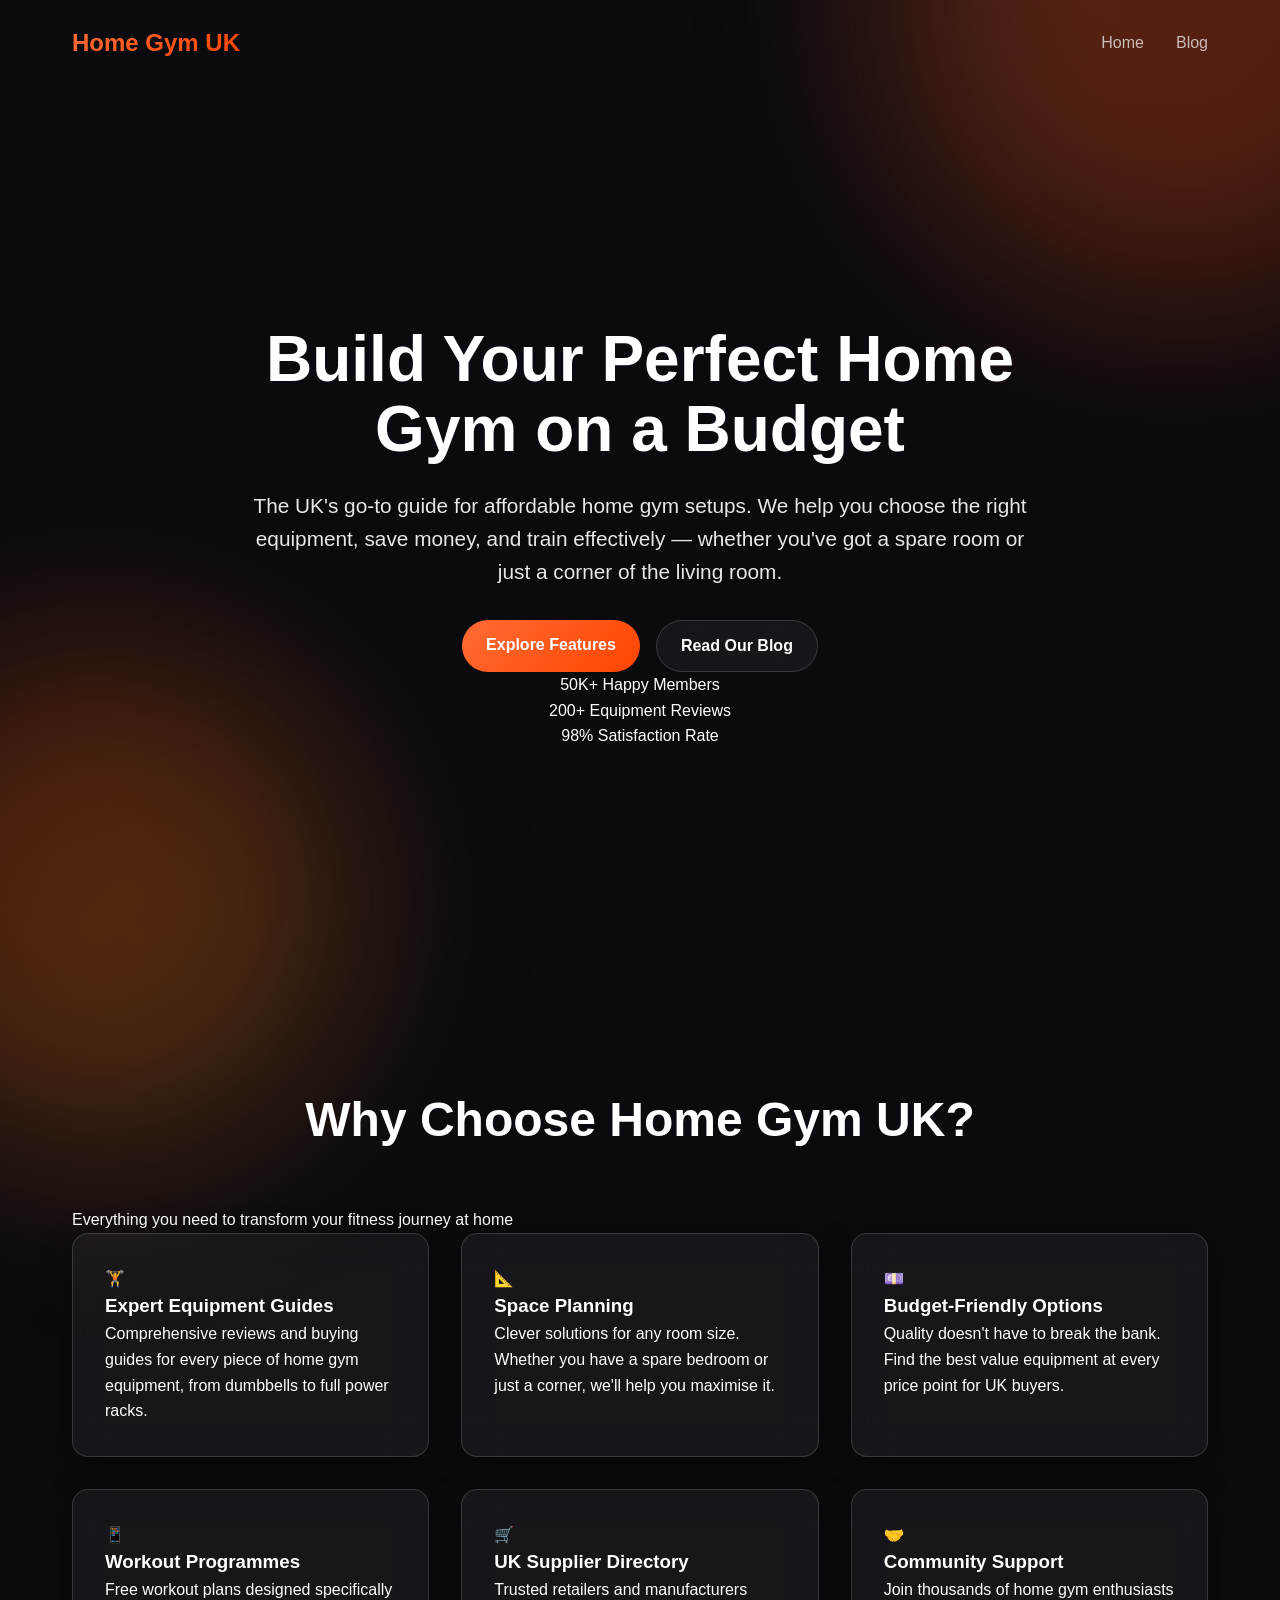
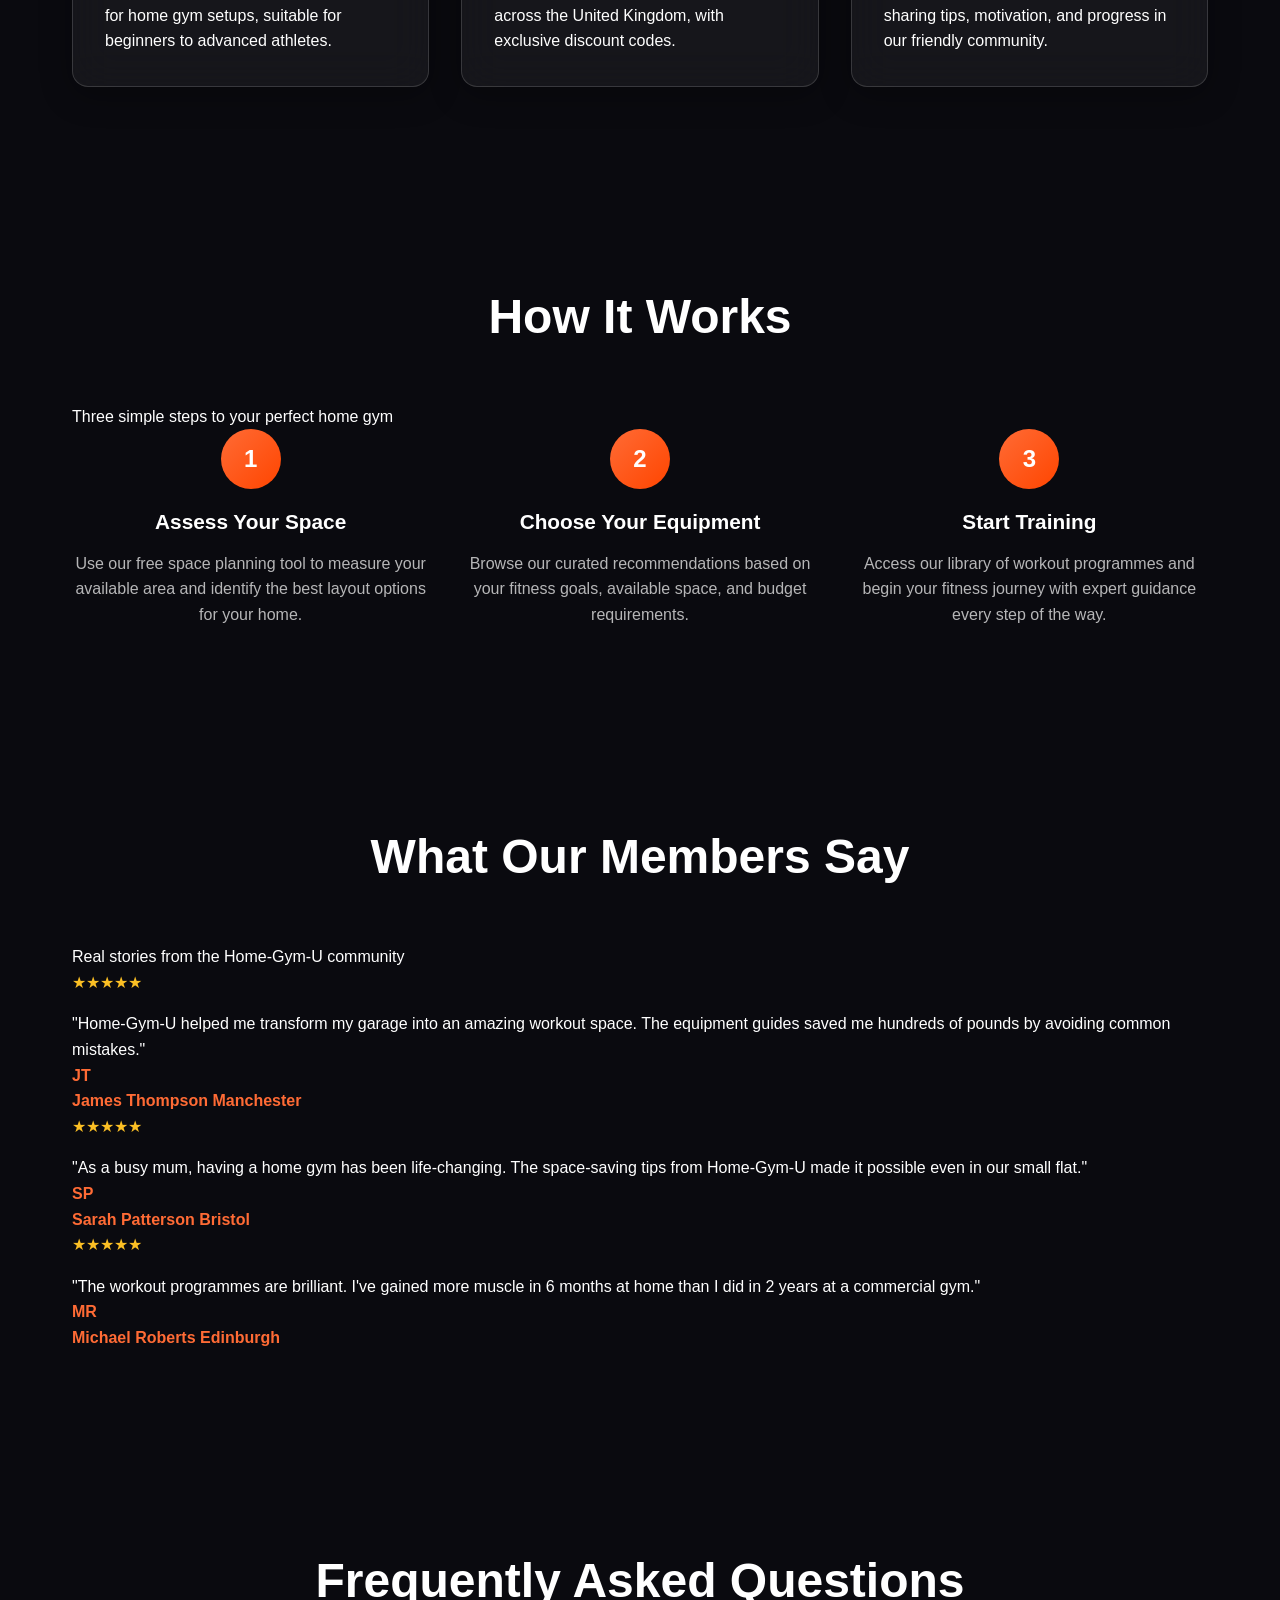
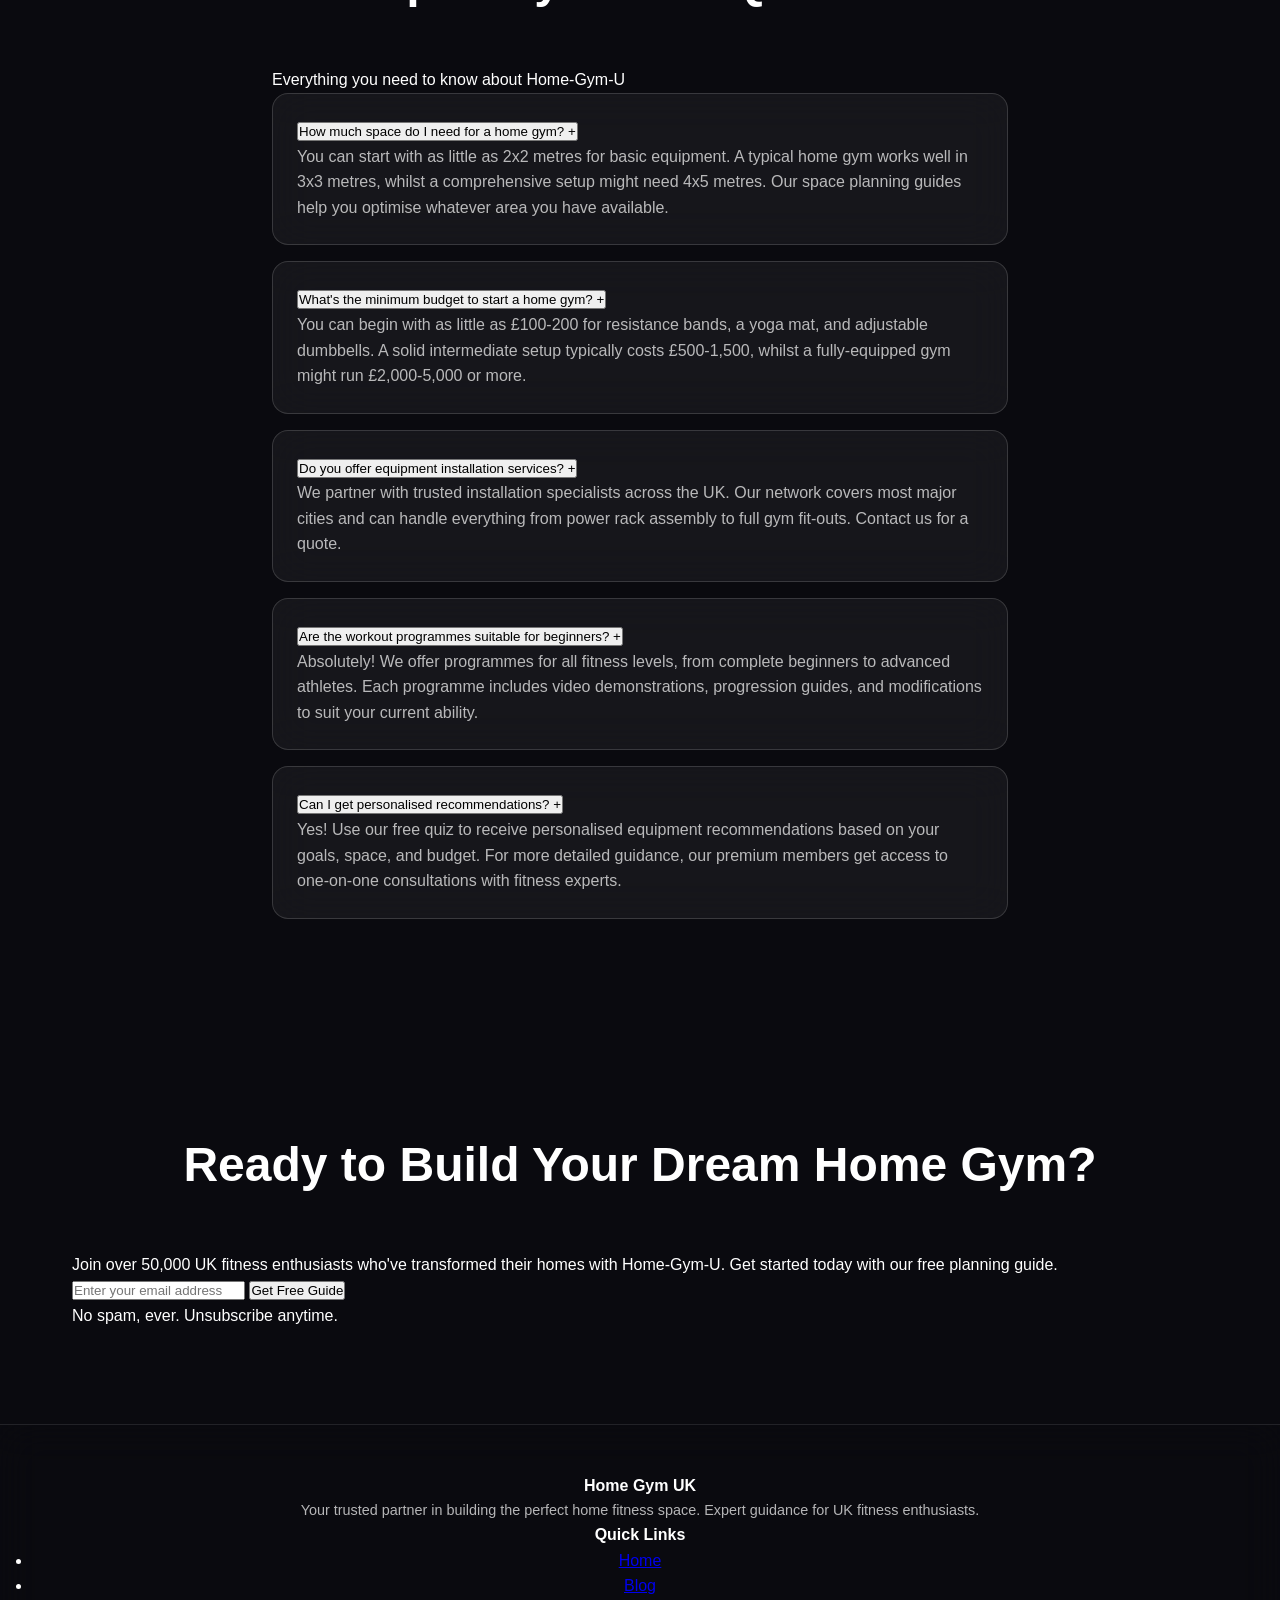
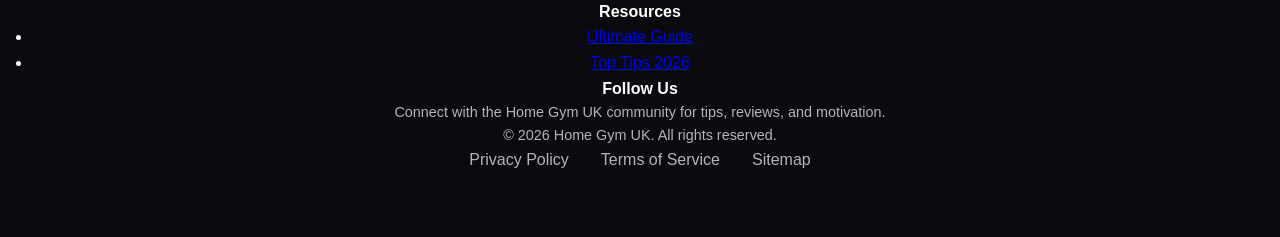
==== commit 7fa9f803: "Fix nav, hero visibility, and footer for Home Gym UK - Remove About, Features, FAQ, Get Started from" ====
--- a/index.html
+++ b/index.html
@@ -51,11 +51,7 @@
             </button>
             <ul class="nav-links">
                 <li><a href="index.html">Home</a></li>
-                <li><a href="about.html">About</a></li>
-                <li><a href="blog/index.html">Blog</a></li>
-                <li><a href="#features">Features</a></li>
-                <li><a href="#faq">FAQ</a></li>
-                <li><a href="#contact" class="cta-button">Get Started</a></li>
+                <li><a href="./blog/">Blog</a></li>
             </ul>
         </div>
     </nav>
@@ -63,9 +59,9 @@
     <main>
         <section class="hero">
             <div class="container">
-                <div class="hero-content fade-in">
-                    <h1>Build Your Perfect Home Gym</h1>
-                    <p class="hero-subtitle">Expert guidance for UK fitness enthusiasts. From compact flat setups to full garage gyms — we'll help you choose the right equipment, save money, and train effectively at home.</p>
+                <div class="hero-content fade-in visible">
+                    <h1>Build Your Perfect Home Gym on a Budget</h1>
+                    <p class="hero-subtitle">The UK's go-to guide for affordable home gym setups. We help you choose the right equipment, save money, and train effectively — whether you've got a spare room or just a corner of the living room.</p>
                     <div class="hero-buttons">
                         <a href="#features" class="cta-button">Explore Features</a>
                         <a href="blog/index.html" class="secondary-button">Read Our Blog</a>
@@ -273,9 +269,7 @@
                     <h4>Quick Links</h4>
                     <ul>
                         <li><a href="index.html">Home</a></li>
-                        <li><a href="about.html">About Us</a></li>
-                        <li><a href="blog/index.html">Blog</a></li>
-                        <li><a href="#features">Features</a></li>
+                        <li><a href="./blog/">Blog</a></li>
                     </ul>
                 </div>
                 <div class="footer-col">
--- a/style.css
+++ b/style.css
@@ -173,11 +173,12 @@
     font-weight: 800;
     margin-bottom: 1.5rem;
     line-height: 1.1;
+    color: #ffffff;
 }
 
 .hero p {
     font-size: clamp(1.1rem, 2vw, 1.3rem);
-    color: var(--text-muted);
+    color: rgba(255, 255, 255, 0.9);
     margin-bottom: 2rem;
 }
 
